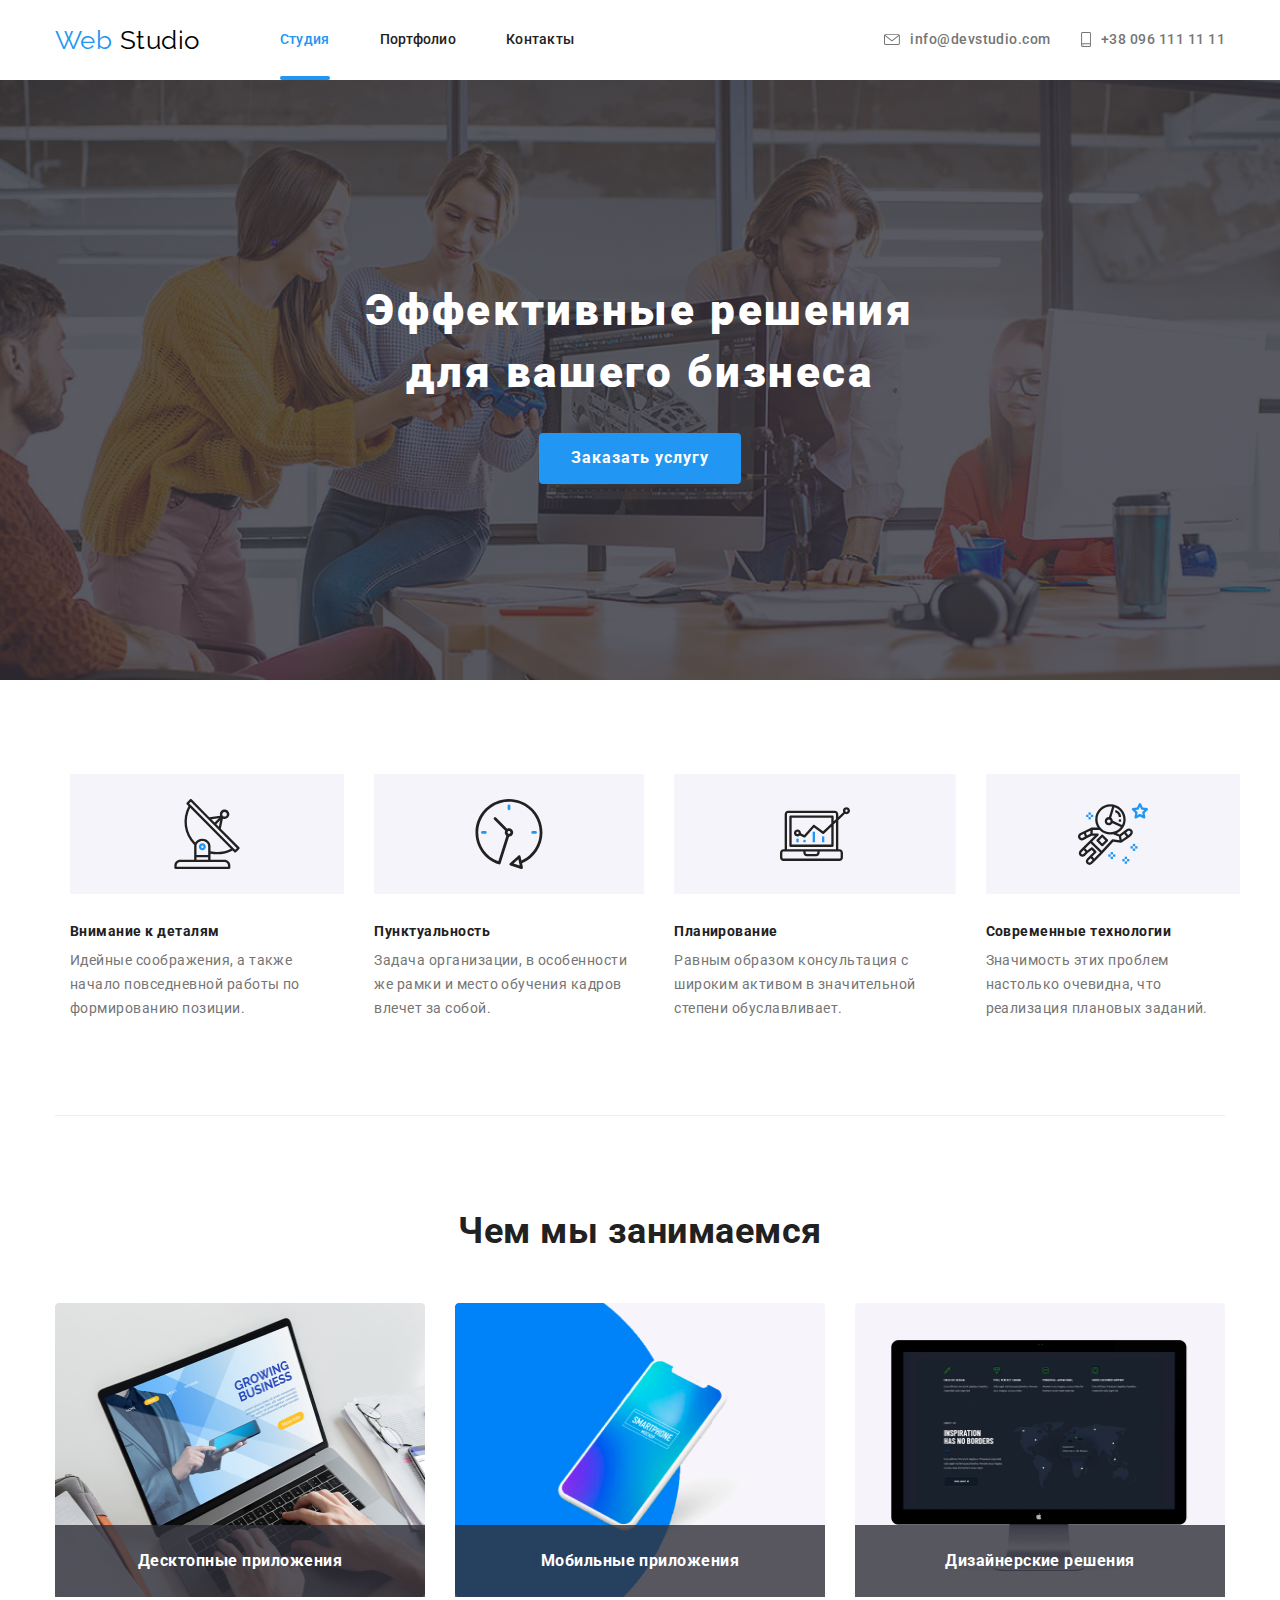
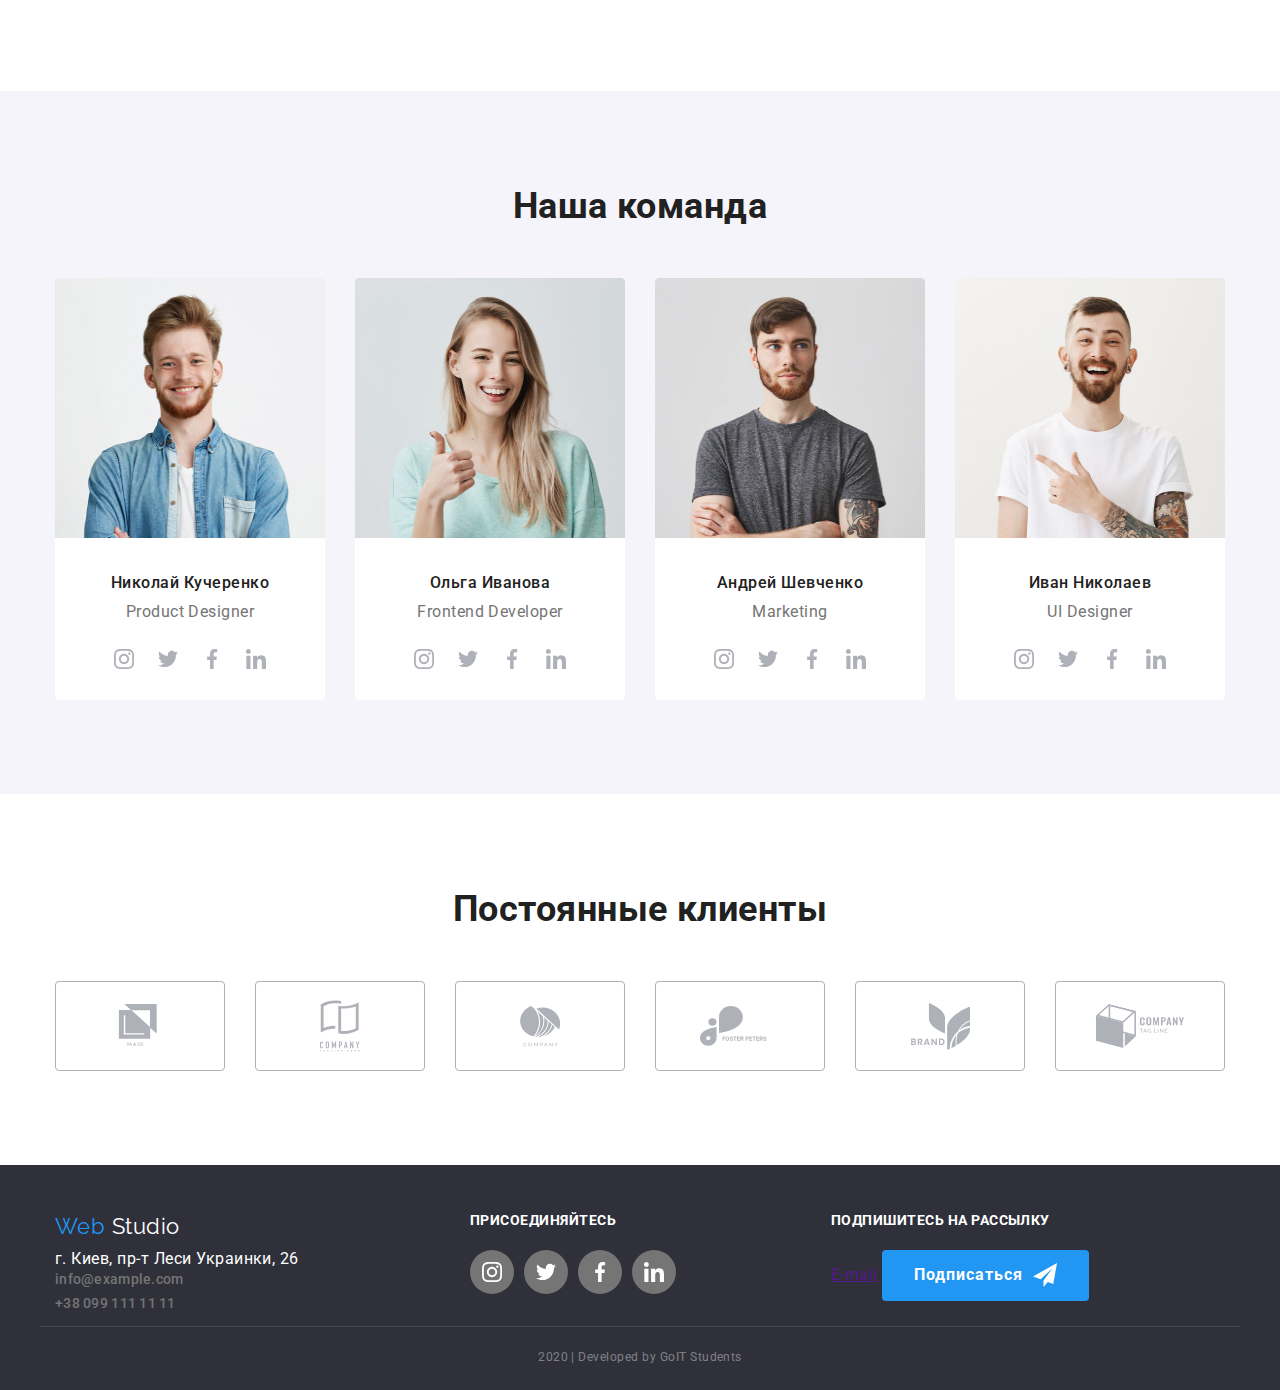
==== index.html @ 6e916e90 "В ксс шрифты не все подтягиваются" ====
<!DOCTYPE html>
<html lang="ru">

<head>
    <meta charset="UTF-8">
    <meta name="viewport" content="width=device-width, initial-scale=1.0">
    <title>Document</title>
    <link
        href="https://fonts.googleapis.com/css2?family=Raleway:wght@700&family=Roboto:wght@400;500;700;900&display=swap"
        rel="stylesheet" />
    <link rel="stylesheet"
        href="https://cdnjs.cloudflare.com/ajax/libs/modern-normalize/0.6.0/modern-normalize.min.css" />
    <link rel="stylesheet" href="./css/styles.css" />
</head>

<body>
    <!--Шапка страницы-->
    <header class="page-header ">
        <div class="container ">
            <div class="main-nav">
                <nav class="main-nav">
                    <a class="logo" href="./index.html"><span class="Web">Web</span> <span
                            class="Studio">Studio</span></a>
                    <ul class="site-nav ">
                        <li class="item">
                            <a href="./index.html" class="link current">Студия</a>
                            <div class="item-line"></div>
                        </li>
                        <li class="item"><a href="./portfolio.html" class="link ">Портфолио</a></li>
                        <li class="item"><a href="#" class="link">Контакты</a></li>
                    </ul>
                </nav>
                <ul class="info main-nav">
                    <li class="info-title">
                        <a class="info-main mail" href="mailto:info@devstudio.com">
                            <svg class="icon-mail">
                                <use href="./images/sprite.svg#icon-envelope"></use>
                            </svg>
                            info@devstudio.com
                        </a>
                    </li>
                    <li class="info-title">
                        <a class="info-main phone" href="tel:+380961111111">
                            <svg class="icon-phone">
                                <use href="./images/sprite.svg#icon-phone"></use>
                            </svg>
                            +38 096 111 11 11
                        </a>
                    </li>
                </ul>
            </div>
        </div>
    </header>
    <!--Уникальный контент-->
    <main>
        <!--1 секция-->
        <section class="hero">
            <div class="overlay">
                <h1 class="hero-title">Эффективные решения <br /> для вашего бизнеса</h1>
                <a href="" class="button primary">Заказать услугу</a>
            </div>
        </section>
        <!--2 секция Приемущества -->
        <section class="section border">
            <div class="container">
                <ul class="future">

                    <li class="icon-antenna">

                        <h2 class="section-title">Внимание к деталям</h2>
                        <p class="plan">Идейные соображения, а также начало повседневной работы по формированию позиции.
                        </p>
                    </li>
                    <li class="icon-clock">
                        <h2 class="section-title">Пунктуальность</h2>
                        <p class="plan">Задача организации, в особенности же рамки и место обучения кадров влечет за
                            собой.
                        </p>
                    </li>
                    <li class="icon-diagram">

                        <h2 class="section-title">Планирование</h2>
                        <p class="plan">Равным образом консультация с широким активом в значительной степени
                            обуславливает.
                        </p>
                    </li>
                    <li class="icon-astronaut">

                        <h2 class="section-title">Современные технологии</h2>
                        <p class="plan">Значимость этих проблем настолько очевидна, что реализация плановых заданий.</p>
                    </li>
                </ul>
            </div>
        </section>
        <!--3 секция Чем мы занимаемся-->
        <section class="section">
            <div class="container">
                <h3 class="title-h">Чем мы занимаемся</h3>
                <ul class="future">
                    <li class="future-img"><img class="img" src="./images/img.png" alt="Ноутбук на столе" width="370"
                            height="294" />
                        <h4 class="title-applications">Десктопные приложения</h4>
                    </li>
                    <li class="future-img"><img class="img" src="./images/box.png" alt="Телефон" width="370"
                            height="294" />
                        <h4 class="title-applications">Мобильные приложения</h4>
                    </li>
                    <li class="future-img"><img class="img" src="./images/img(1).png" alt="Компютер" width="370"
                            height="294" />
                        <h4 class="title-applications">Дизайнерские решения</h4>
                    </li>
                </ul>
            </div>
        </section>
        <!--4 cекция Наша команда-->
        <section class="section-main">
            <div class="container">
                <h4 class="title-h">Наша команда</h4>
                <ul class="container-team">
                    <li class="main-team">
                        <img class="team" src="./images/imgJohn.png" alt="John Smith" width="270" height="260" />
                        <h5 class="tittle-command">Николай Кучеренко</h5>
                        <p class="p-command">Product Designer</p>
                        <ul class="container-command">
                            <li>
                                <a class="link-command" href="#" aria-label="Сыллка на Instagram">
                                    <svg class="icon-insta">
                                        <use href="./images/sprite.svg#icon-Insta"></use>
                                    </svg>
                                </a>
                            </li>
                            <li><a class="link-command" href="#" aria-label="Сыллка на Twitter">
                                    <svg class="icon-insta">
                                        <use href="./images/sprite.svg#icon-twitter"></use>
                                    </svg>
                                </a>
                            </li>
                            <li><a class="link-command" href="#" aria-label="Сыллка на Facebook">
                                    <svg class="icon-insta">
                                        <use href="./images/sprite.svg#icon-F"></use>
                                    </svg>
                                </a>
                            </li>
                            <li><a class="link-command" href="#" aria-label="Сыллка на linkedin">
                                    <svg class="icon-insta">
                                        <use href="./images/sprite.svg#icon-in"></use>
                                    </svg>
                                </a>
                            </li>
                        </ul>
                    </li>
                    <li class="main-team">
                        <img class="team" src="./images/imgMarta.png" alt="Marta Stewart" width="270" height="260" />
                        <h5 class="tittle-command">Ольга Иванова</h5>
                        <p class="p-command">Frontend Developer</p>
                        <ul class="container-command">
                            <li>
                                <a class="link-command" href="#" aria-label="Сыллка на Instagram">
                                    <svg class="icon-insta">
                                        <use href="./images/sprite.svg#icon-Insta"></use>
                                    </svg>
                                </a>
                            </li>
                            <li><a class="link-command" href="#" aria-label="Сыллка на Twitter">
                                    <svg class="icon-insta">
                                        <use href="./images/sprite.svg#icon-twitter"></use>
                                    </svg>
                                </a>
                            </li>
                            <li><a class="link-command" href="#" aria-label="Сыллка на Facebook">
                                    <svg class="icon-insta">
                                        <use href="./images/sprite.svg#icon-F"></use>
                                    </svg>
                                </a>
                            </li>
                            <li><a class="link-command" href="#" aria-label="Сыллка на linkedin">
                                    <svg class="icon-insta">
                                        <use href="./images/sprite.svg#icon-in"></use>
                                    </svg>
                                </a>
                            </li>
                        </ul>
                    </li>
                    <li class="main-team">
                        <img class="team" src="./images/imgRobert.png" alt="Robert Jakis" width="270" height="260" />
                        <h5 class="tittle-command">Андрей Шевченко</h5>
                        <p class="p-command">Marketing</p>
                        <ul class="container-command">
                            <li>
                                <a class="link-command" href="#" aria-label="Сыллка на Instagram">
                                    <svg class="icon-insta">
                                        <use href="./images/sprite.svg#icon-Insta"></use>
                                    </svg>
                                </a>
                            </li>
                            <li><a class="link-command" href="#" aria-label="Сыллка на Twitter">
                                    <svg class="icon-insta">
                                        <use href="./images/sprite.svg#icon-twitter"></use>
                                    </svg>
                                </a>
                            </li>
                            <li><a class="link-command" href="#" aria-label="Сыллка на Facebook">
                                    <svg class="icon-insta">
                                        <use href="./images/sprite.svg#icon-F"></use>
                                    </svg>
                                </a>
                            </li>
                            <li><a class="link-command" href="#" aria-label="Сыллка на linkedin">
                                    <svg class="icon-insta">
                                        <use href="./images/sprite.svg#icon-in"></use>
                                    </svg>
                                </a>
                            </li>
                        </ul>
                    </li>
                    <li class="main-team">
                        <img class="team" src="./images/imgMartin.png" alt="Martin Doe" width="270" height="260" />
                        <h5 class="tittle-command">Иван Николаев</h5>
                        <p class="p-command">UI Designer</p>
                        <ul class="container-command">
                            <li>
                                <a class="link-command" href="#" aria-label="Сыллка на Instagram">
                                    <svg class="icon-insta">
                                        <use href="./images/sprite.svg#icon-Insta"></use>
                                    </svg>
                                </a>
                            </li>
                            <li><a class="link-command" href="#" aria-label="Сыллка на Twitter">
                                    <svg class="icon-insta">
                                        <use href="./images/sprite.svg#icon-twitter"></use>
                                    </svg>
                                </a>
                            </li>
                            <li><a class="link-command" href="#" aria-label="Сыллка на Facebook">
                                    <svg class="icon-insta">
                                        <use href="./images/sprite.svg#icon-F"></use>
                                    </svg>
                                </a>
                            </li>
                            <li><a class="link-command" href="#" aria-label="Сыллка на linkedin">
                                    <svg class="icon-insta">
                                        <use href="./images/sprite.svg#icon-in"></use>
                                    </svg>
                                </a>
                            </li>
                        </ul>
                    </li>
                </ul>
            </div>
        </section>
        <!--5 секция Постоянные клиенты-->
        <section class="section">
            <div class="container">
                <h5 class="title-h">Постоянные клиенты</h5>
                <ul class="container-clients">
                    <li class="clients">

                        <a class="icon-hover" href="#">
                            <svg class="icon-logo1">
                                <use href="./images/sprite.svg#icon-logo1"></use>
                            </svg>
                        </a>

                    </li>
                    <li class="clients">
                        <a class="icon-hover" href="#">
                            <svg class="icon-logo2">
                                <use href="./images/sprite.svg#icon-logo2"></use>
                            </svg>
                        </a>
                    </li>
                    <li class="clients">
                        <a class="icon-hover" href="#">
                            <svg class="icon-logo3">
                                <use href="./images/sprite.svg#icon-logo3"></use>
                            </svg>
                        </a>
                    </li>
                    <li class="clients">
                        <a class="icon-hover" href="#">
                            <svg class="icon-logo4">
                                <use href="./images/sprite.svg#icon-logo4"></use>
                            </svg>
                        </a>
                    </li>
                    <li class="clients">
                        <a class="icon-hover" href="#">
                            <svg class="icon-logo5">
                                <use href="./images/sprite.svg#icon-logo5"></use>
                            </svg>
                        </a>
                    </li>
                    <li class="clients">
                        <a class="icon-hover" href="#">
                            <svg class="icon-logo6">
                                <use href="./images/sprite.svg#icon-logo6"></use>
                            </svg>
                        </a>
                    </li>
                </ul>
            </div>
        </section>
    </main>
    <!--Подвал страницы-->
    <footer class="footer">
        <div class="container footer-colums">
            <div class="main-address">
                <a class="logo-footer" href="./index.html"><span class="Web">Web</span> <span
                        class="Studio">Studio</span>
                </a>
                <address class="address">
                    г. Киев, пр-т Леси Украинки, 26 <br />
                    <a class="info-f" href="mailto:info@example.com">info@example.com</a><br />
                    <a class="info-f" href="tel:+380991111111">+38 099 111 11 11</a>
                </address>
            </div>
            <div class="main-link-footer">
                <h6 class="title-footer">присоединяйтесь</h6>
                <ul class="social-list">
                    <li>
                        <a class="footer-hover" href="#" aria-label="Сыллка на Instagram">
                            <svg class="icon-fotter">
                                <use href="./images/sprite.svg#icon-Insta"></use>
                            </svg>
                        </a>
                    </li>
                    <li><a class="footer-hover" href="#" aria-label="Сыллка на Twitter">
                            <svg class="icon-fotter">
                                <use href="./images/sprite.svg#icon-twitter"></use>
                            </svg>
                        </a>
                    </li>
                    <li><a class="footer-hover" href="#" aria-label="Сыллка на Facebook">
                            <svg class="icon-fotter">
                                <use href="./images/sprite.svg#icon-F"></use>
                            </svg>
                        </a>
                    </li>
                    <li><a class="footer-hover" href="#" aria-label="Сыллка на linkedin">
                            <svg class="icon-fotter">
                                <use href="./images/sprite.svg#icon-in"></use>
                            </svg>
                        </a>
                    </li>
                </ul>
            </div>
            <div>
                <h6 class="title-footer">Подпишитесь на рассылку</h6>
                <a href="">E-mail</a>
                <a href="" class="button primary-footer">Подписаться</a>
            </div>
        </div>
        <p class="container niz">2020 | Developed by GoIT Students</p>
    </footer>
</body>

</html>
---- css/styles.css ----
/* цвет основного текста #757575 */
/* цвет вторичного текста #212121 */
/* белый #FFFFFF */
/* акцент #2196F3 */
/* цвет адреса rgba(255, 255, 255, 0.6); */
/* цвет 2020 rgba(255, 255, 255, 0.4); */
:root {
  --primary-text-color: #757575;
  --title-text-color: #212121;
  --white-color: #ffffff;
  --accent-color: #2196f3;
  --adress-text: rgba(255, 255, 255, 0.6);
  --niz-text: rgba(255, 255, 255, 0.4);
  --background-secondary: #f5f4fa;
}

body {
  background-color: #ffffff;
  color: var(--primary-text-color);
  font-family: Roboto, sans-serif;
  letter-spacing: 0.03em;

  margin: 0;
}

h1,
h2,
h3,
h4,
h5,
h6,
p {
  margin-top: 0;
  margin-bottom: 0;
}

.container {
  width: 1200px;
  padding-left: 15px;
  padding-right: 15px;
  margin: 0 auto;
}

.item {
  position: relative;
  display: flex;
}

.item-line {
  bottom: 0;
  left: 0;

  display: flex;
  width: 100%;
  height: 4px;
  background-color: #2196f3;
  border-radius: 2px;
  position: absolute;
}

.main-nav {
  display: flex;
  align-items: center;
}

.tittle-main {
  margin-top: 0;
  margin-bottom: 0;
}

.icon {
  margin-bottom: 55px;
}

.button-container {
  margin-top: 94px;
  margin-bottom: 50px;
  display: flex;
  justify-content: center;
}

.button-container :not(:last-child) {
  margin-right: 8px;
}

.portfolio {
  border-bottom: 1px solid #ececec;
}

.footer {
  background: #2f303a;
}

.footer-colums {
  display: flex;
  align-content: baseline;
  padding-top: 48px;
}

.button-container .footer {
  background-color: #2f303a;
}

ul {
  list-style: none;
  padding: 0;
  margin: 0;
}
/* logo */
.logo {
  font-family: Raleway, cursive;
  font-size: 26px;
  line-height: 1.19;
  text-decoration: none;
}

.link-command {
  align-items: center;
  display: flex;
  justify-content: center;

  text-decoration: none;
  width: 44px;
  height: 44px;
  border-radius: 50%;
}

.link-card {
  background-color: white;
  text-decoration: none;
}

.social-list {
  display: flex;
  align-items: center;
  justify-content: center;
}

.logo-footer {
  margin-bottom: 10px;

  font-family: Raleway, cursive;
  font-size: 22px;
  line-height: 1.2;
  text-decoration: none;
}

.Web {
  color: var(--accent-color);
}
.Studio {
  color: black;
}

/* site nav */
.site-nav {
  display: flex;
  margin-left: 80px;
}

.site-nav .item:not(:last-child) {
  margin-right: 50px;
}
.site-nav .link {
  display: block;
  padding-top: 32px;
  padding-bottom: 32px;

  color: var(--title-text-color);
  letter-spacing: 0.02em;
  font-weight: 500;
  font-size: 14px;
  line-height: 1.14;
  text-decoration: none;
}

.site-nav .link.current {
  color: var(--accent-color);
}

.site-nav :hover,
.site-nav :focus {
  color: var(--accent-color);
}

/* info */
.info-f {
  color: var(--primary-text-color);
  letter-spacing: 0.02em;
  font-weight: 500;
  font-size: 14px;
  line-height: 1.7;
  text-decoration: none;
  margin-top: 9px;
}
.info {
  display: inline-flex;

  font-weight: 400;
  font-size: 14px;

  line-height: 1.14;
  text-decoration: none;
  margin-left: auto;
}

.info-title {
  display: inline-flex;
  align-items: center;

  font-weight: 400;
  font-size: 14px;

  line-height: 1.14;
  text-decoration: none;
  margin-left: auto;
}

.info-main {
  display: inline-flex;
  align-items: center;
  font-weight: 500;
  font-size: 14px;
  color: var(--primary-text-color);

  line-height: 1.14;
  text-decoration: none;
  margin-left: auto;
}

.info .info-title + .info-title {
  margin-left: 30px;
}

.info-title :hover,
.info-title :focus {
  color: var(--accent-color);
}

.section {
  padding-top: 94px;
  padding-bottom: 94px;
}

.border {
  width: 1170px;
  margin: 0 auto;
  border-bottom: 1px solid #ececec;
}

/* section-title */
.section-title {
  color: var(--title-text-color);
  font-weight: 700;
  font-size: 14px;
  line-height: 1.1;
  margin-bottom: 10px;
  margin-top: 0;
  text-align: left;
}

.future {
  display: flex;
  text-align: center;
}

.future li:not(:last-child) {
  margin-right: 30px;
}

.plan {
  font-weight: 400;
  font-size: 14px;
  line-height: 1.7;
  margin-top: 0;
  margin-bottom: 0;
  text-align: left;
}

.title-h {
  color: var(--title-text-color);
  font-weight: 700;
  font-size: 36px;
  line-height: 1.2;
  text-align: center;
  margin-top: 0;
  margin-bottom: 50px;
}

.team {
  margin-top: 0;
  margin-bottom: 30px;
}

.main-team {
  margin-right: 30px;
  background-color: #ffffff;
  border-radius: 4px;
  width: 278px;
  height: 422px;
}

.container-team {
  display: flex;
}

.container-clients {
  display: flex;
}

.container-command {
  display: flex;
  align-items: center;
  justify-content: center;
  padding: 0;
  margin: 0;
}

.clients {
  width: 170px;
  height: 90px;
  color: #afb1b8;

  box-sizing: border-box;
  border-radius: 4px;

  display: flex;
  align-items: center;
  justify-content: center;
}

.icon-hover {
  margin-left: auto;
  width: 170px;
  height: 90px;
  color: #afb1b8;
  border: 1px solid #afb1b8;
  box-sizing: border-box;
  border-radius: 4px;

  display: flex;
  align-items: center;
  justify-content: center;
  fill: #afb1b8;
}

.icon-hover:focus,
.icon-hover:hover {
  border-color: #2196f3;
  fill: var(--accent-color);
}

.clients:not(:last-child) {
  margin-right: 30px;
}

.section-main {
  background-color: #f5f4fa;
  padding-top: 94px;
  padding-bottom: 94px;
}

.title-footer {
  color: var(--white-color);
  font-weight: 700;
  font-size: 14px;
  line-height: 1.14;
  margin-bottom: 21px;
  text-transform: uppercase;
}

.future-img {
  margin-top: 0;
  position: relative;
  display: flex;
  pointer-events: none;
}

.p-command {
  font-weight: 400;
  font-size: 16px;
  line-height: 1.2;
  text-align: center;
  margin-bottom: 16px;
}

.tittle-command {
  color: var(--title-text-color);
  font-weight: 500;
  font-size: 16px;
  line-height: 1.2;
  text-align: center;
  margin-top: 0;
  margin-bottom: 10px;
}

.hero {
  margin-top: 0;
  text-align: center;
}

/* hero-title */
.hero-title {
  color: var(--white-color);

  letter-spacing: 0.06em;
  font-style: 400;
  font-weight: 900;
  font-size: 44px;
  line-height: 1.4;
  text-align: center;
  padding-top: 200px;
  margin-bottom: 30px;
}

/* title-applications" */
.title-applications {
  color: var(--white-color);
  background-color: rgba(47, 48, 58, 0.8);
  padding-top: 27px;
  padding-bottom: 27px;
  margin-bottom: 0;

  position: absolute;
  bottom: 0;
  left: 0;
  width: 100%;
  pointer-events: none;
  align-items: center;
  text-align: center;
}

.button {
  color: var(--white-color);
  text-decoration: none;
  font-family: inherit;

  border-radius: 4px;
  padding: 10px 32px;
  text-align: center;
  border-radius: 1px solid transparent;
  display: inline-flex;
  align-items: center;
}
.button.primary {
  color: var(--white-color);
  background-color: var(--accent-color);
  letter-spacing: 0.06em;
  font-weight: 700;
  font-size: 16px;
  line-height: 1.9;
}

.button.primary-footer {
  color: var(--white-color);
  background-color: var(--accent-color);
  letter-spacing: 0.06em;
  font-weight: 700;
  font-size: 16px;
  line-height: 1.9;
}

.primary-footer::after {
  content: "";
  width: 24px;
  height: 24px;
  margin-left: 10px;
  background-repeat: no-repeat;
  background-image: url(../images/icon.svg);
  background-size: contain;
  background-position: center;
}
.address {
  color: var(--white-color);
  font-style: normal;
  display: block;
  margin-bottom: 10px;
}

.address .info {
  color: var(--adress-text);
}

.niz {
  text-align: center;
  border-top: 1px solid rgba(255, 255, 255, 0.1);

  color: var(--niz-text);
  font-weight: 400;
  font-size: 12px;
  line-height: 2;

  padding-top: 18px;
  padding-bottom: 21px;
}

.button-secondary {
  color: var(--title-text-color);
  background-color: var(--background-secondary);
  letter-spacing: 0.06em;
  font-weight: 700;
  font-size: 16px;
  line-height: 1.9;
  padding: 6px 22px;
  text-align: center;
  border-radius: 1px solid transparent;
  display: block;
  border-radius: 4px;
  text-decoration: none;
}

.button-secondary:hover,
.button-secondary:focus {
  color: var(--white-color);
  background-color: var(--accent-color);
}

.card-content {
  background: #ffffff;
  box-sizing: border-box;
  padding: 20px 24px;

  border: 1px solid #eeeeee;
  border-top-width: 0px;
  border-right-width: 1px;
  border-bottom-width: 1px;
  border-left-width: 1px;

  border-bottom-right-radius: 5px;
  border-bottom-left-radius: 5px;
}

.card {
  width: 370px;
  border-top-left-radius: 5px;
  border-top-right-radius: 5px;
  overflow: hidden;
}

.flex-list {
  flex-wrap: wrap;
  display: flex;
}

.list {
  width: 370px;
  margin-right: 30px;
  margin-bottom: 30px;
}

.list:nth-child(3n) {
  margin-right: 0;
}

.list:nth-last-child(-n + 3) {
  margin-bottom: 0px;
}
.list-tittle {
  color: var(--title-text-color);
  font-weight: 700;
  font-size: 18px;
  line-height: 2;
  margin-top: 0;
  margin-bottom: 4px;
}

.span {
  position: relative;
  display: flex;
  pointer-events: none;
}

.span::before {
  content: "";
  display: inline-block;
  position: absolute;
  width: 100%;
  height: 100%;
  background-color: var(--accent-color);
  opacity: 0;
}

.span .list-paragraph:hover ::before {
  opacity: 1;
}



}

.list-link {
  color: var(--primary-text-color);
  font-weight: 400;
  font-size: 16px;
  line-height: 1.9;
}

.img-portfolio {
  margin-top: 0;
  display: block;
}

.main-address {
  display: flex;
  font-style: normal;
  flex-direction: column;
  margin-right: 171px;
}

.main-link-footer {
  margin-right: 155px;
}

.footer .Studio {
  color: white;
}

.flex-list {
  padding-bottom: 94px;
}

.overlay {
  background-color: var(--title-text-color);

  max-width: 1600px;
  height: 600px;
  margin-left: auto;
  margin-right: auto;
  background-image: linear-gradient(
      to right,
      rgba(47, 48, 58, 0.8),
      rgba(47, 48, 58, 0.8)
    ),
    url(./Header.jpg);
  background-position: center;
  background-repeat: no-repeat;
  background-size: cover;
}

.icon-antenna::before {
  display: block;
  content: "";
  height: 120px;
  background-image: url(/images/Antena.svg),
    linear-gradient(to right, #f5f4fa, #f5f4fa);
  background-position: center;
  background-repeat: no-repeat;
  margin-bottom: 30px;
}

.icon-clock::before {
  display: block;
  content: "";
  height: 120px;
  background-image: url(/images/Clock.svg),
    linear-gradient(to right, #f5f4fa, #f5f4fa);
  background-position: center;
  background-repeat: no-repeat;
  margin-bottom: 30px;
}

.icon-diagram::before {
  display: block;
  content: "";
  height: 120px;
  background-image: url(/images/diagram.svg),
    linear-gradient(to right, #f5f4fa, #f5f4fa);
  background-position: center;
  background-repeat: no-repeat;
  margin-bottom: 30px;
}

.icon-astronaut::before {
  display: block;
  content: "";
  height: 120px;
  background-image: url(/images/astronaut.svg),
    linear-gradient(to right, #f5f4fa, #f5f4fa);
  background-position: center;
  background-repeat: no-repeat;
  margin-bottom: 30px;
}

.icon-mail {
  width: 16px;
  height: 11.2px;
  margin-right: 10px;
  fill: currentColor;
}

.icon-mail:hover,
.icon-mail:focus {
  fill: var(--accent-color);
}

.icon-phone {
  width: 10px;
  height: 15px;
  margin-right: 10px;
  fill: currentColor;
}

.icon-insta {
  width: 44px;
  height: 44px;
  fill: #afb1b8;
  border-radius: 50%;
}

.icon-insta:hover,
.icon-insta:focus {
  background-color: var(--accent-color);
  fill: white;
}

.icon-logo1 {
  height: 44.27px;
  width: 49.23px;
}

.icon-logo1:hover,
.icon-logo1:focus {
  fill: var(--accent-color);
}

.icon-logo2 {
  height: 52px;
  width: 40px;
}

.icon-logo3 {
  height: 41px;
  width: 42px;
}

.icon-logo4 {
  height: 42px;
  width: 80px;
}

.icon-logo5 {
  height: 47px;
  width: 59px;
}

.icon-logo6 {
  height: 45px;
  width: 88px;
}

.icon-fotter {
  width: 44px;
  height: 44px;
  fill: white;
  background-color: var(--primary-text-color);
  border-radius: 50%;
}

.icon-fotter:hover,
.icon-fotter:focus {
  background-color: var(--accent-color);
}

.social-list li:not(:last-child) {
  margin-right: 10px;
}
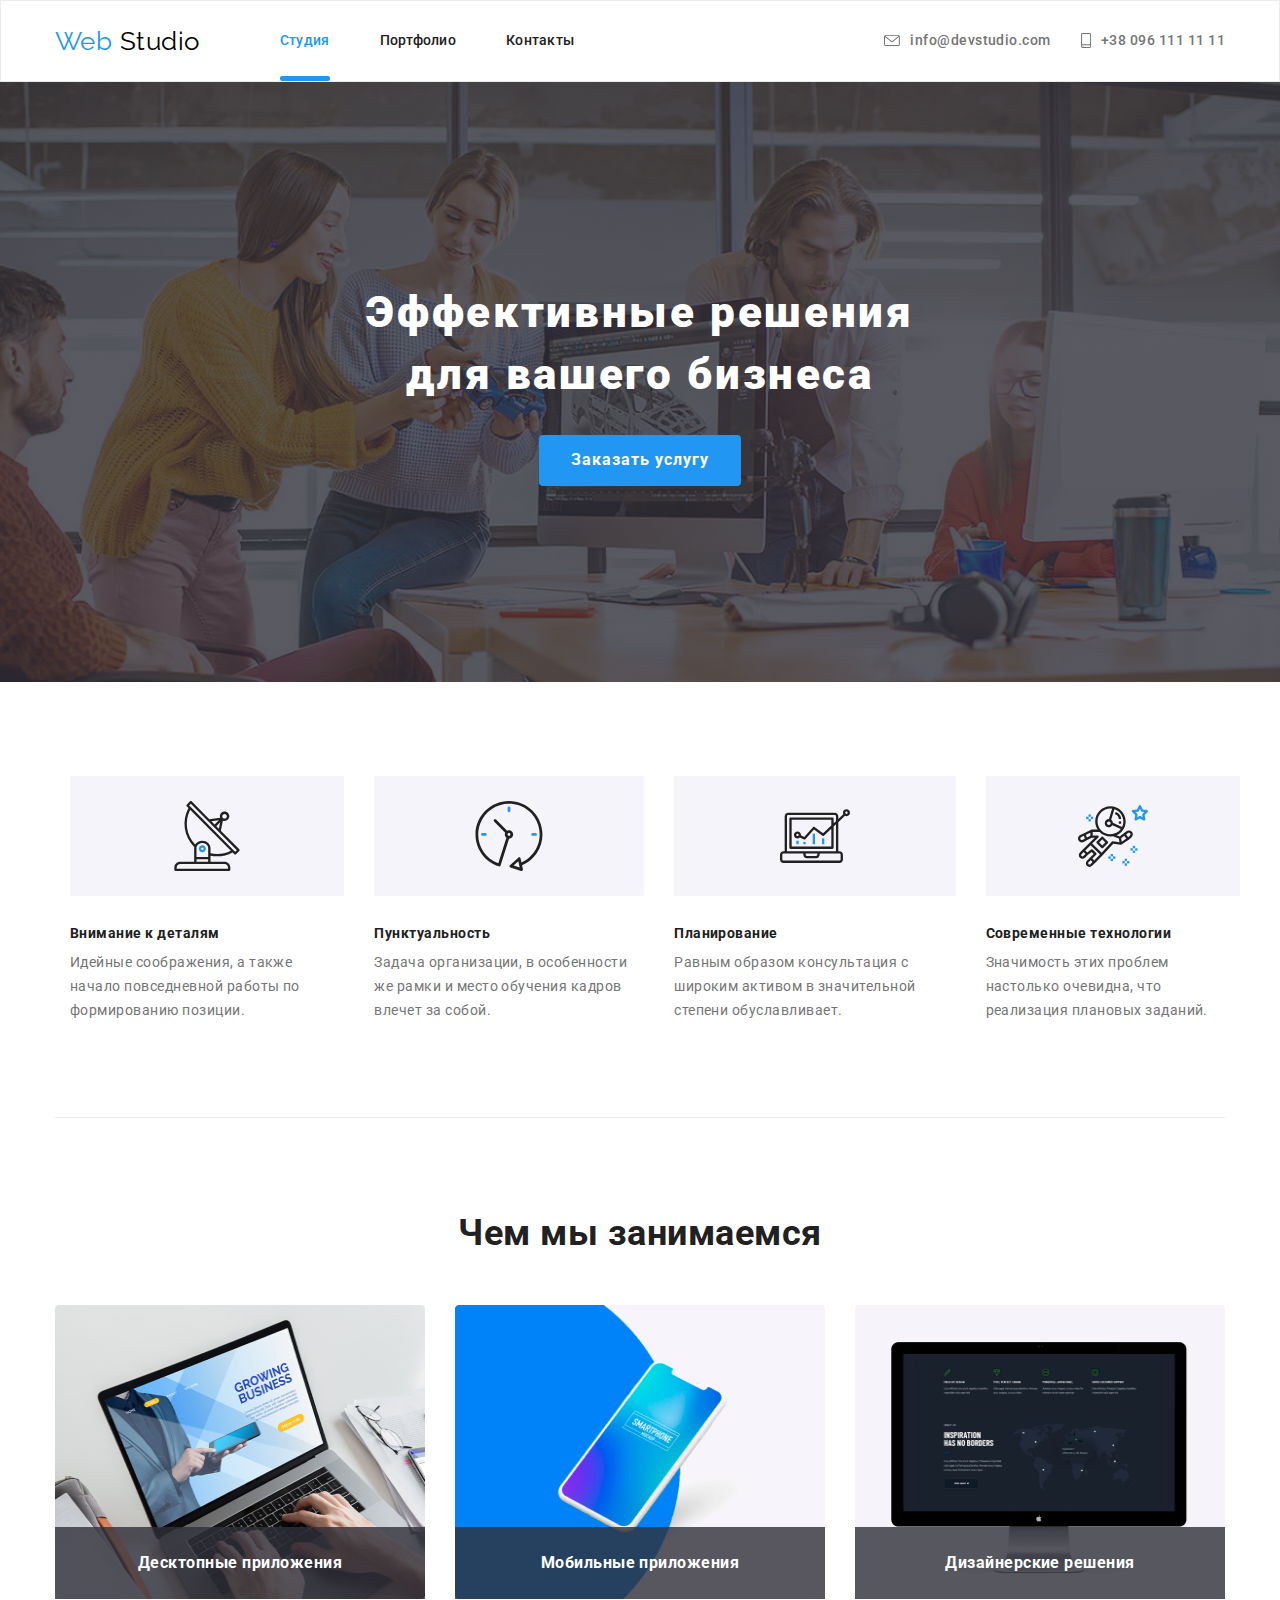
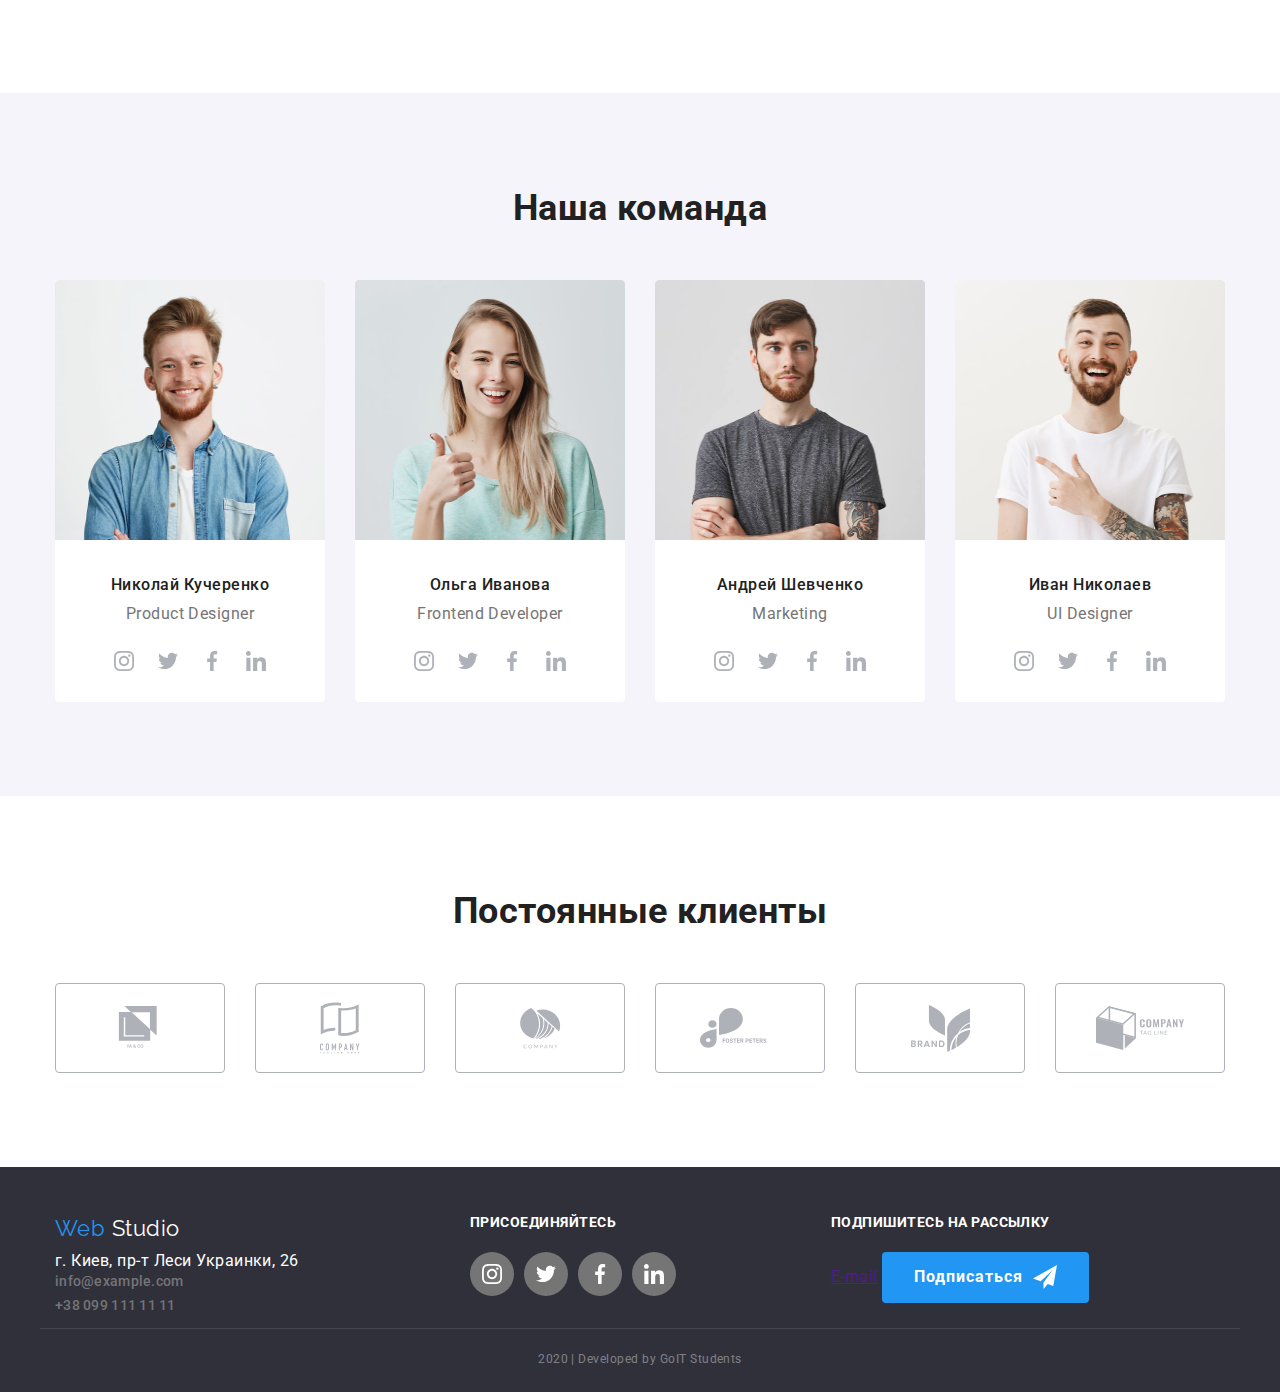
==== commit 374beb72: "Сделал дз 5" ====
--- a/index.html
+++ b/index.html
@@ -24,7 +24,6 @@
                     <ul class="site-nav ">
                         <li class="item">
                             <a href="./index.html" class="link current">Студия</a>
-                            <div class="item-line"></div>
                         </li>
                         <li class="item"><a href="./portfolio.html" class="link ">Портфолио</a></li>
                         <li class="item"><a href="#" class="link">Контакты</a></li>
--- a/css/styles.css
+++ b/css/styles.css
@@ -19,8 +19,6 @@
   color: var(--primary-text-color);
   font-family: Roboto, sans-serif;
   letter-spacing: 0.03em;
-
-  margin: 0;
 }
 
 h1,
@@ -41,23 +39,6 @@
   margin: 0 auto;
 }
 
-.item {
-  position: relative;
-  display: flex;
-}
-
-.item-line {
-  bottom: 0;
-  left: 0;
-
-  display: flex;
-  width: 100%;
-  height: 4px;
-  background-color: #2196f3;
-  border-radius: 2px;
-  position: absolute;
-}
-
 .main-nav {
   display: flex;
   align-items: center;
@@ -70,6 +51,14 @@
 
 .icon {
   margin-bottom: 55px;
+}
+
+.item {
+  display: flex;
+}
+
+.page-header {
+  border: 1px solid #ececec;
 }
 
 .button-container {
@@ -123,11 +112,61 @@
   width: 44px;
   height: 44px;
   border-radius: 50%;
+  transition: color 250ms cubic-bezier(0.4, 0, 0.2, 1);
 }
 
 .link-card {
   background-color: white;
   text-decoration: none;
+
+  overflow: hidden;
+}
+
+.link-card:hover .list-paragraph {
+  opacity: 1;
+  transform: translateY(0);
+}
+
+.card:hover {
+  box-shadow: 1px 4px 6px rgba(0, 0, 0, 0.16), 0px 4px 4px rgba(0, 0, 0, 0.06),
+    0px 1px 1px rgba(0, 0, 0, 0.12);
+}
+
+.pages {
+  display: flex;
+  overflow: hidden;
+  position: relative;
+}
+
+.list-paragraph {
+  color: white;
+  background-color: rgba(33, 150, 243, 0.9);
+  letter-spacing: 0.03em;
+  font-family: Roboto;
+  font-style: normal;
+  font-weight: normal;
+  font-size: 18px;
+  line-height: 28px;
+
+  position: absolute;
+  display: flex;
+  top: 0;
+  left: 0;
+  padding-top: 63px;
+  padding-bottom: 63px;
+  padding-left: 24px;
+  padding-right: 24px;
+  align-items: center;
+
+  width: 370px;
+  height: 294px;
+
+  opacity: 0;
+
+  transform: translateY(100%);
+
+  transition: opacity 250ms cubic-bezier(0.4, 0, 0.2, 1),
+    transform 250ms cubic-bezier(0.4, 0, 0.2, 1);
 }
 
 .social-list {
@@ -172,10 +211,59 @@
   font-size: 14px;
   line-height: 1.14;
   text-decoration: none;
+  transition: color 250ms cubic-bezier(0.4, 0, 0.2, 1);
 }
 
 .site-nav .link.current {
   color: var(--accent-color);
+  transition: color 250ms cubic-bezier(0.4, 0, 0.2, 1);
+  position: relative;
+}
+
+.current {
+  position: relative;
+  display: block;
+}
+
+.link {
+  position: relative;
+  display: block;
+}
+
+.link:hover::after {
+  opacity: 1;
+  transform: scaleX(1);
+}
+
+.link::after {
+  content: "";
+  position: absolute;
+  left: 0;
+  bottom: 0;
+
+  display: block;
+  width: 100%;
+  height: 5px;
+  background-color: var(--accent-color);
+  opacity: 0;
+  border-radius: 2px;
+  transform: scaleX(0);
+  transition: opacity 250ms cubic-bezier(0.4, 0, 0.2, 1),
+    transform 250ms cubic-bezier(0.4, 0, 0.2, 1);
+}
+
+.current::before {
+  content: "";
+  position: absolute;
+  left: 0;
+  bottom: 0;
+
+  display: block;
+  width: 100%;
+  height: 5px;
+  background-color: var(--accent-color);
+  opacity: 1;
+  border-radius: 2px;
 }
 
 .site-nav :hover,
@@ -226,6 +314,7 @@
   line-height: 1.14;
   text-decoration: none;
   margin-left: auto;
+  transition: color 250ms cubic-bezier(0.4, 0, 0.2, 1);
 }
 
 .info .info-title + .info-title {
@@ -342,6 +431,8 @@
   align-items: center;
   justify-content: center;
   fill: #afb1b8;
+
+  transition: fill 250ms cubic-bezier(0.4, 0, 0.2, 1);
 }
 
 .icon-hover:focus,
@@ -507,6 +598,7 @@
   display: block;
   border-radius: 4px;
   text-decoration: none;
+  transition: background-color 250ms cubic-bezier(0.4, 0, 0.2, 1);
 }
 
 .button-secondary:hover,
@@ -530,11 +622,19 @@
   border-bottom-left-radius: 5px;
 }
 
+.card-content:hover {
+  box-shadow: 1px 4px 6px rgba(0, 0, 0, 0.16), 0px 4px 4px rgba(0, 0, 0, 0.06),
+    0px 1px 1px rgba(0, 0, 0, 0.12);
+}
+
 .card {
   width: 370px;
   border-top-left-radius: 5px;
   border-top-right-radius: 5px;
   overflow: hidden;
+
+  position: relative;
+  display: inline-flex;
 }
 
 .flex-list {
@@ -578,14 +678,6 @@
   height: 100%;
   background-color: var(--accent-color);
   opacity: 0;
-}
-
-.span .list-paragraph:hover ::before {
-  opacity: 1;
-}
-
-
-
 }
 
 .list-link {
@@ -705,6 +797,7 @@
   height: 44px;
   fill: #afb1b8;
   border-radius: 50%;
+  transition: background-color 250ms cubic-bezier(0.4, 0, 0.2, 1);
 }
 
 .icon-insta:hover,
@@ -716,6 +809,7 @@
 .icon-logo1 {
   height: 44.27px;
   width: 49.23px;
+  transition: color 250ms cubic-bezier(0.4, 0, 0.2, 1);
 }
 
 .icon-logo1:hover,
@@ -754,6 +848,7 @@
   fill: white;
   background-color: var(--primary-text-color);
   border-radius: 50%;
+  transition: background-color 250ms cubic-bezier(0.4, 0, 0.2, 1);
 }
 
 .icon-fotter:hover,
